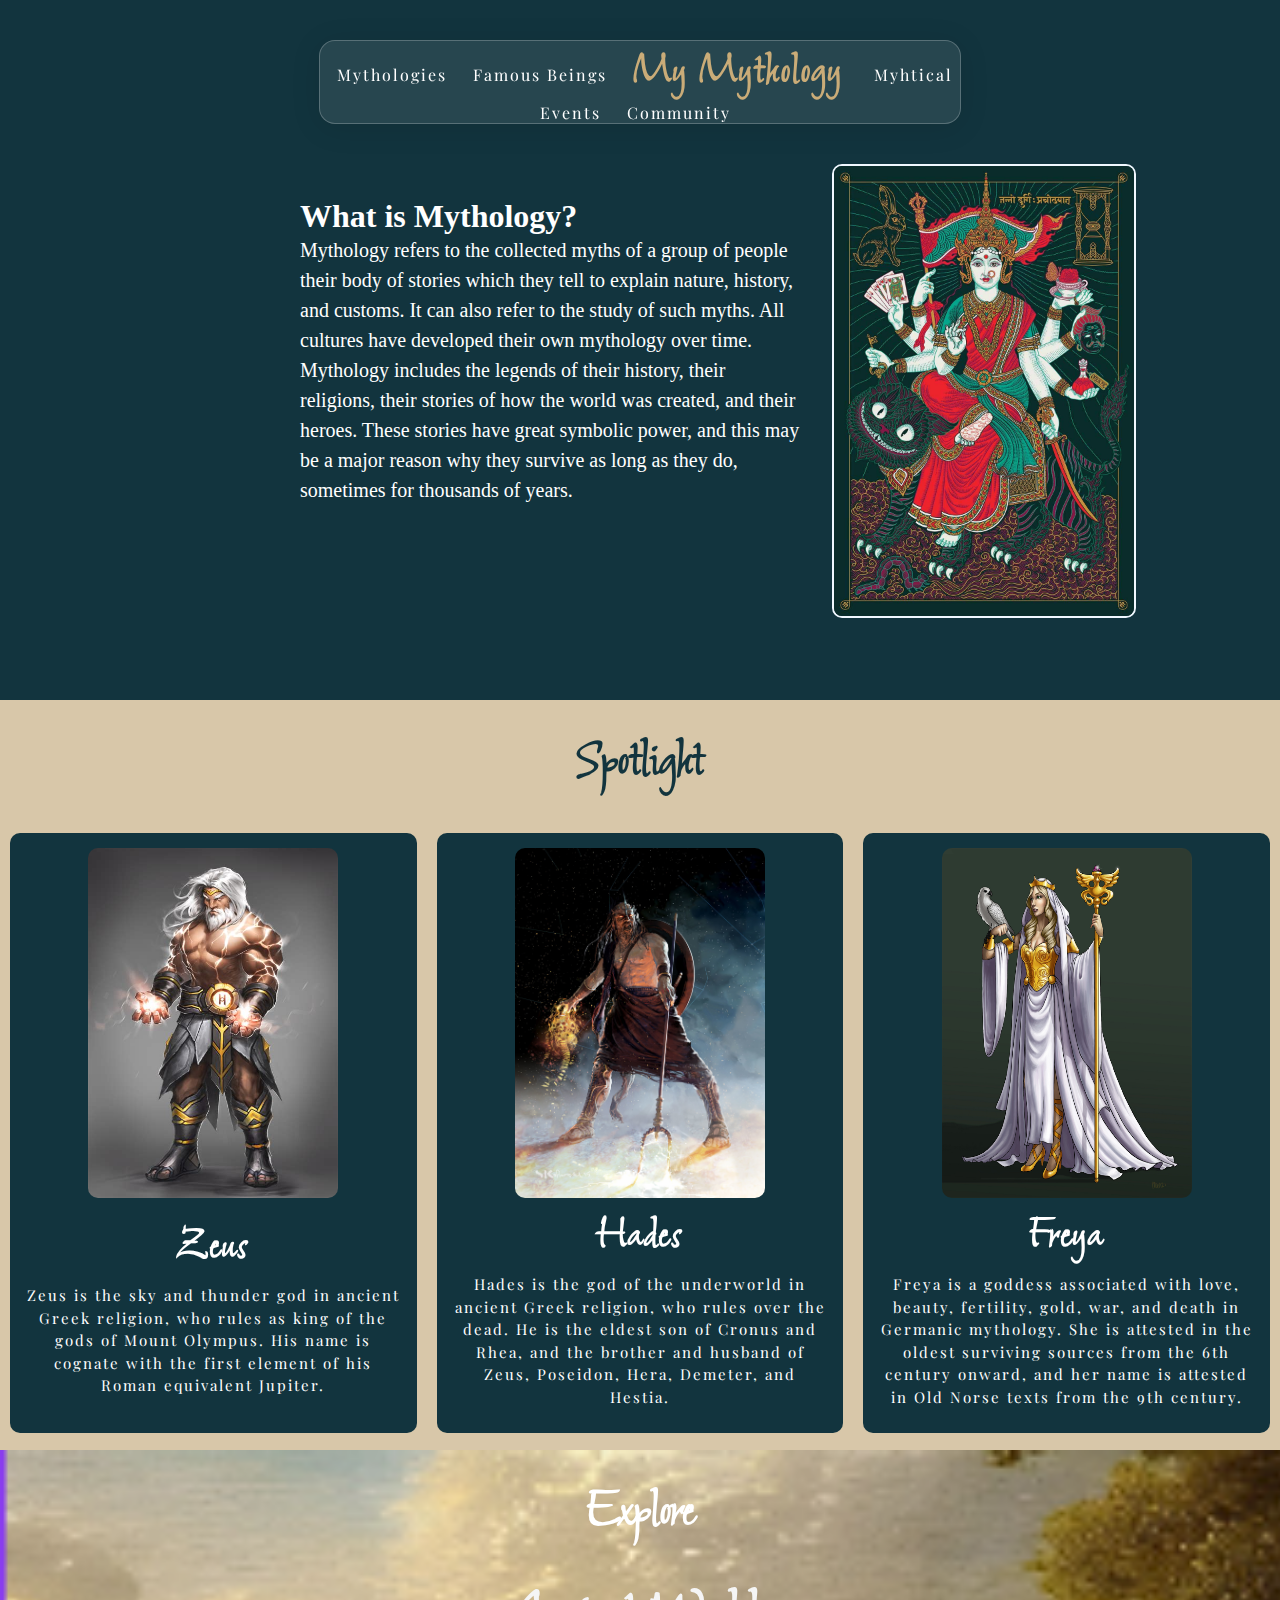
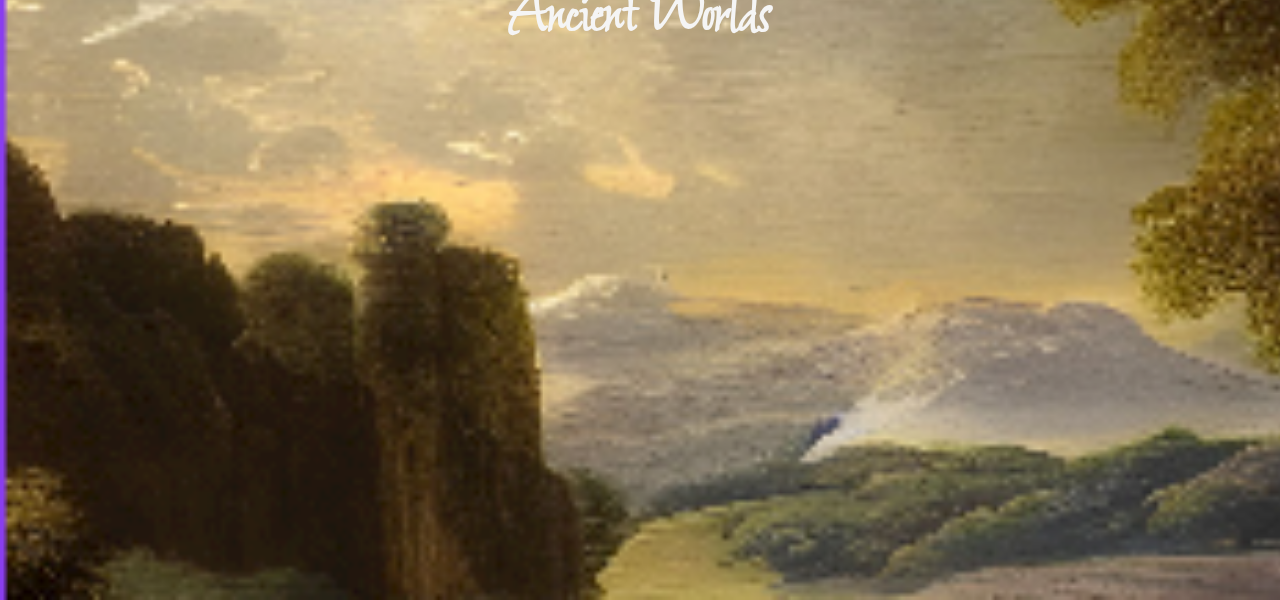
==== index.html @ 99c4c305 "Mid Section Completed" ====
<html>
    <head>
        <title>
            My Mythology
        </title>
        <link rel="preconnect" href="https://fonts.googleapis.com">
        <link rel="preconnect" href="https://fonts.gstatic.com" crossorigin>
        <link href="https://fonts.googleapis.com/css2?family=Playfair+Display&family=Shalimar&display=swap" rel="stylesheet">
        <link href="https://fonts.googleapis.com/css2?family=Shalimar&display=swap" rel="stylesheet">
        <link rel="stylesheet" href="style.css">
    </head>
    <body>
        
        <section id="top_section">
            <div class="container" id="container1">
            <ul id="nav_bar">
                <li>
                    Mythologies
                </li>
                <li>
                    Famous Beings
                </li>
                <li>
                    <h1 id="main_heading">
                        My Mythology
                    </h1>
                </li>
                <li>
                    Myhtical Events
                </li>
                <li>
                    Community
                </li>
            </ul>
            
        </div>
        <img id="top_section_img" src="image/top_section_img.png" alt="Image of A a hindu goddess">
        <div class="top_section_question">
        <h1>What is Mythology?</h1>
        <p id="top_question_answer">
            Mythology refers to the collected myths of a group of people their body of stories which they tell to explain nature, history, and customs.
             It can also refer to the study of such myths.
             All cultures have developed their own mythology over time. Mythology includes the legends of their history, their religions, their stories of how the world was created, and their heroes. 
             These stories have great symbolic power, and this may be a major reason why they survive as long as they do, sometimes for thousands of years.
        </p>
        </div>
    </section>
    <section class="mid_section">
        <h1 id="mid_section_title">
            Spotlight
        </h1>

        <div id="spotlight_container">
            <div class="spotlight_card">
                <img src="image/zeus.png" alt="Zeus">
                <div class="intro">
                <h1>Zeus</h1>
                <p>
                    Zeus is the sky and thunder god in ancient Greek religion, who rules as king of the gods of Mount Olympus. His name is cognate with the first element of his Roman equivalent Jupiter.</p>
                    </div>
            </div>
            <div class="spotlight_card">
                <img src="image/hades.png" alt="hades">
                <div class="intro">
                <h1>Hades</h1>
                <p>
                    Hades is the god of the underworld in ancient Greek religion, who rules over the dead. He is the eldest son of Cronus and Rhea, and the brother and husband of Zeus, Poseidon, Hera, Demeter, and Hestia.</p>
                    </div>
            </div>
            <div class="spotlight_card">
                <img src="image/freya.png" alt="Freya">
                <div class="intro">
                <h1>Freya</h1>
                <p>
                    Freya is a goddess associated with love, beauty, fertility, gold, war, and death in Germanic mythology. She is attested in the oldest surviving sources from the 6th century onward, and her name is attested in Old Norse texts from the 9th century.</p>
                    </div>
            </div>
        </div>
    </section>
    <section id="mid2_section">
        <h2 id = "mid2_section_explore">
            Explore
        </h2>
        <h1 id = "mid2_section_ancient">Ancient Worlds</h1>
    </section>
    </body> 
</html>
---- style.css ----
*{
    margin: 0px;
    padding: 0px;
}
#main_heading{
    text-align: center;
    margin-top:30px;
    font-family: 'Shalimar', cursive;
    font-size: 50px;
    color: #caac78;
    display: inline;
}

#nav_bar{
    list-style-type: none;
    text-align: center;
    display: inline;
    display: inline-block;

    
}

#nav_bar li{
    display: inline;
    margin: 10px;
    color: white;
    font-family: 'Playfair Display', serif;
    letter-spacing: 2px;

}

#container1{
    width: 50%;
    border-radius: 15px;
    background-color: aqua;
    margin: 40 auto;
    text-align: center;
    background: rgba(255, 255, 255, 0.09);
    border-radius: 16px;
    box-shadow: 0 4px 30px rgba(0, 0, 0, 0.1);
    backdrop-filter: blur(3.5px);
    -webkit-backdrop-filter: blur(3.5px);
    border: 1px solid rgba(255, 255, 255, 0.23);
    position: sticky;
    top:0;
    z-index: 1;
}

#top_section{
height: 700px;
width : 100%;
background-color: #12343e;
position: absolute;
top: 0;
left:0;
}

#top_section_img{
    height: 450px;
    width : 300px;
    position: relative;
    left: 65%;
    border-radius:10px;
    border-color: aliceblue;
    border-style: solid;
    border-width: 2px;
}

.top_section_question{
   color: white;
   position: relative;
   left: 150px;
   bottom: 60%;
   margin-left: 150px;
   height:500px;
   width: 500px;
}
#top_question_answer{
 color: white;
 line-height: 1.5;
 font-size :20px;
}

.mid_section{
    align-items: center;
    text-align: center;
    position: absolute;
    top: 700px;
    height: 750px;
    width: 100%;
    background-color: #d8c7a9
}
#mid_section_title{
    color: #12343e;
    font-size: 60px;
    font-family: 'Shalimar', cursive;
    margin-top: 25px;
    margin-bottom: 25px;
}
#spotlight_container img{
    height: 350px;
    width: 250px;
    border-radius: 10px;
}
#spotlight_container{
    display:flex;
    justify-content: center;
}
.spotlight_card{
    width: 500px;
    margin: 10px;
    padding: 15px;
    background-color: #12343e;
    background-clip: border-box;
    display:flex;
    flex-wrap: wrap;
    justify-content: center;
    border-radius: 10px;
    padding-bottom: 25px;
    
}
.spotlight_card p{
    color: white;
    font-size: 15px;
    font-family: 'Playfair Display', serif;
    letter-spacing: 2px;
    line-height: 1.5;
}
.spotlight_card h1{
    color: white;
    font-size: 50px;
    font-family: 'Shalimar', cursive;
    letter-spacing: 2px;
    line-height: 1.5;
}
.spotlight_card:hover {
    background-color: #caac78;
    transition: 1s;
    cursor: pointer;
    box-shadow: 6px 3px 5px 6px rgba(0,0,0,0.19);

}
#mid2_section{
    position:absolute;
    top: 1450px;
    height: 750px;
    width: 100%;
    background-image : url(image/background_mid_section.png);
    background-size: cover;
    text-align: center;
   

}
#mid2_section_explore{
    color: white;
    font-size: 60px;
    font-family: 'Shalimar', cursive;
    margin-top: 25px;
    margin-bottom: 25px;
    z-index: 1;
    
}
#mid2_section_ancient{
    color: whitesmoke;
    font-size: 70px;
    font-family: 'Shalimar', cursive;
    margin-top: 25px;
    margin-bottom: 25px;
    z-index: 1;
}
#mid2_section_ancient:hover{
    color: #12343e;
    transition: 0.5s;
    cursor: pointer;
}
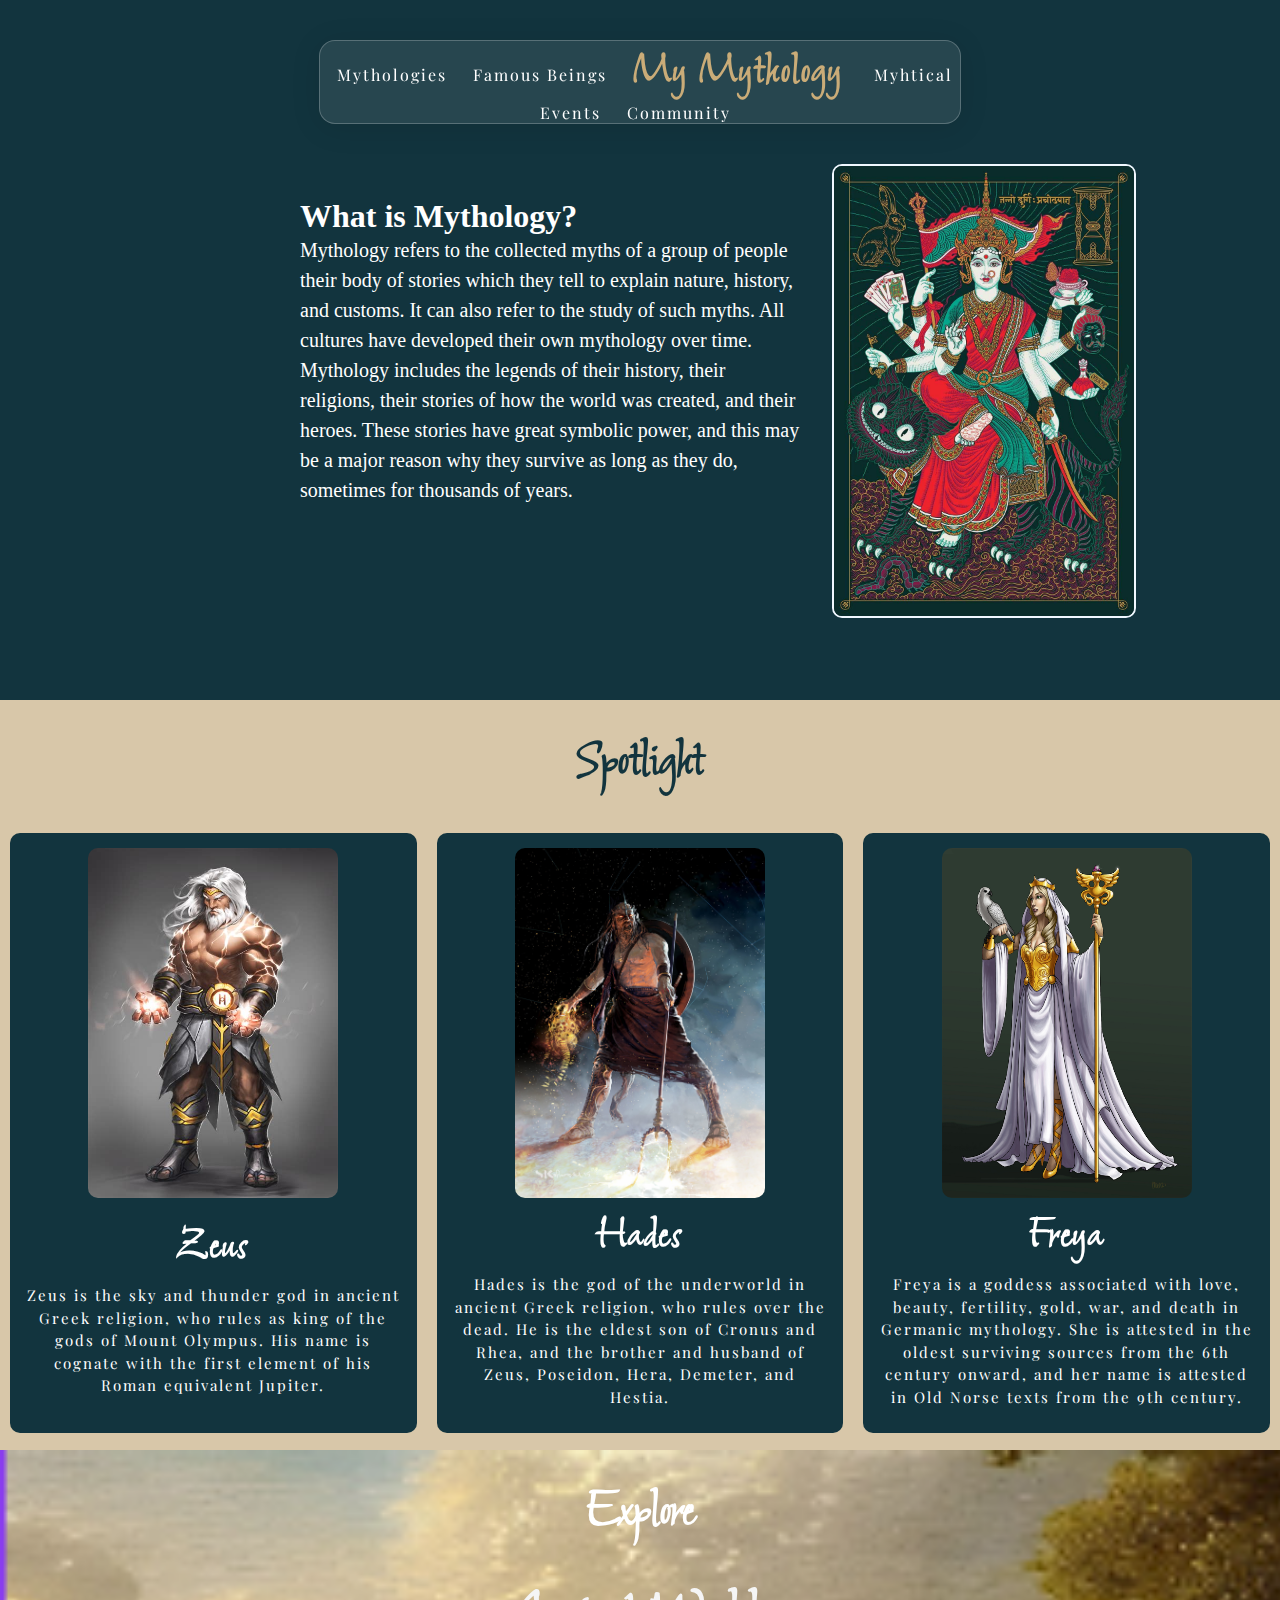
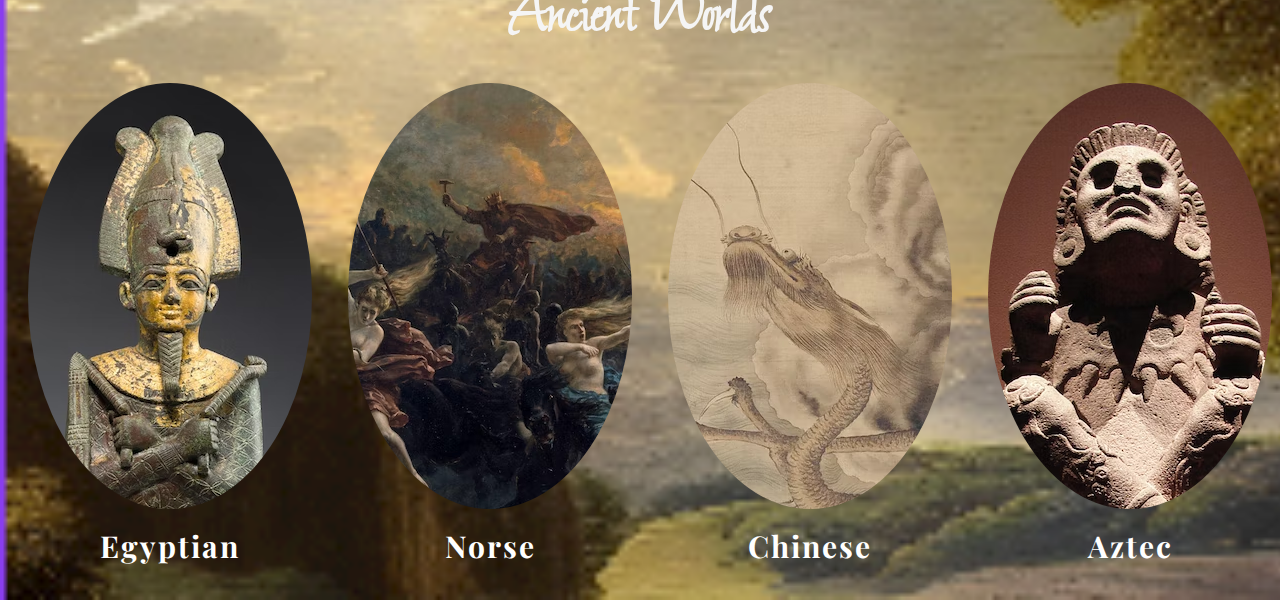
==== commit 7d02a57b: "Mid 2 Section Completed" ====
--- a/index.html
+++ b/index.html
@@ -82,6 +82,36 @@
             Explore
         </h2>
         <h1 id = "mid2_section_ancient">Ancient Worlds</h1>
+        <div id ="explore_container">
+        <div class="explore_card">
+            <img src="image/egypt.avif" alt="Egyptian">
+            <div class = "info">
+                <h1>Egyptian</h1>
+            </div>
+            
+        </div>
+        <div class="explore_card">
+            <img src="image/norse.avif" alt="Norse">
+            <div class = "info">
+                <h1>Norse</h1>
+            </div>
+            
+        </div>
+        <div class="explore_card">
+            <img src="image/chinese.avif" alt="Chinese">
+            <div class = "info">
+                <h1>Chinese</h1>
+            </div>
+            
+        </div>
+        <div class="explore_card">
+            <img src="image/aztec.avif" alt="Aztec">
+            <div class = "info">
+                <h1>Aztec</h1>
+            </div>
+            
+        </div>
+        </div>
     </section>
     </body> 
 </html>--- a/style.css
+++ b/style.css
@@ -173,3 +173,37 @@
     transition: 0.5s;
     cursor: pointer;
 }
+
+#explore_container{
+    display:flex;
+    justify-content: center;
+    z-index: 1;
+}
+.explore_card{
+    width:300px;
+    margin-left: 20px;
+}
+.info{
+    color: white;
+    font-size: 15px;
+    font-family: 'Playfair Display', serif;
+    letter-spacing: 2px;
+    line-height: 1.5;
+    z-index: 1;
+    margin-top:15px;
+}
+
+.explore_card img{
+    border-radius: 50%;
+    
+}
+.explore_card img:hover{
+    cursor: pointer;
+    border-color: yellow;
+    border-style: solid;
+    border-width: 3px;
+    transition: 0.5s;
+    padding: 4px;
+    transform: scale(1);
+    
+}
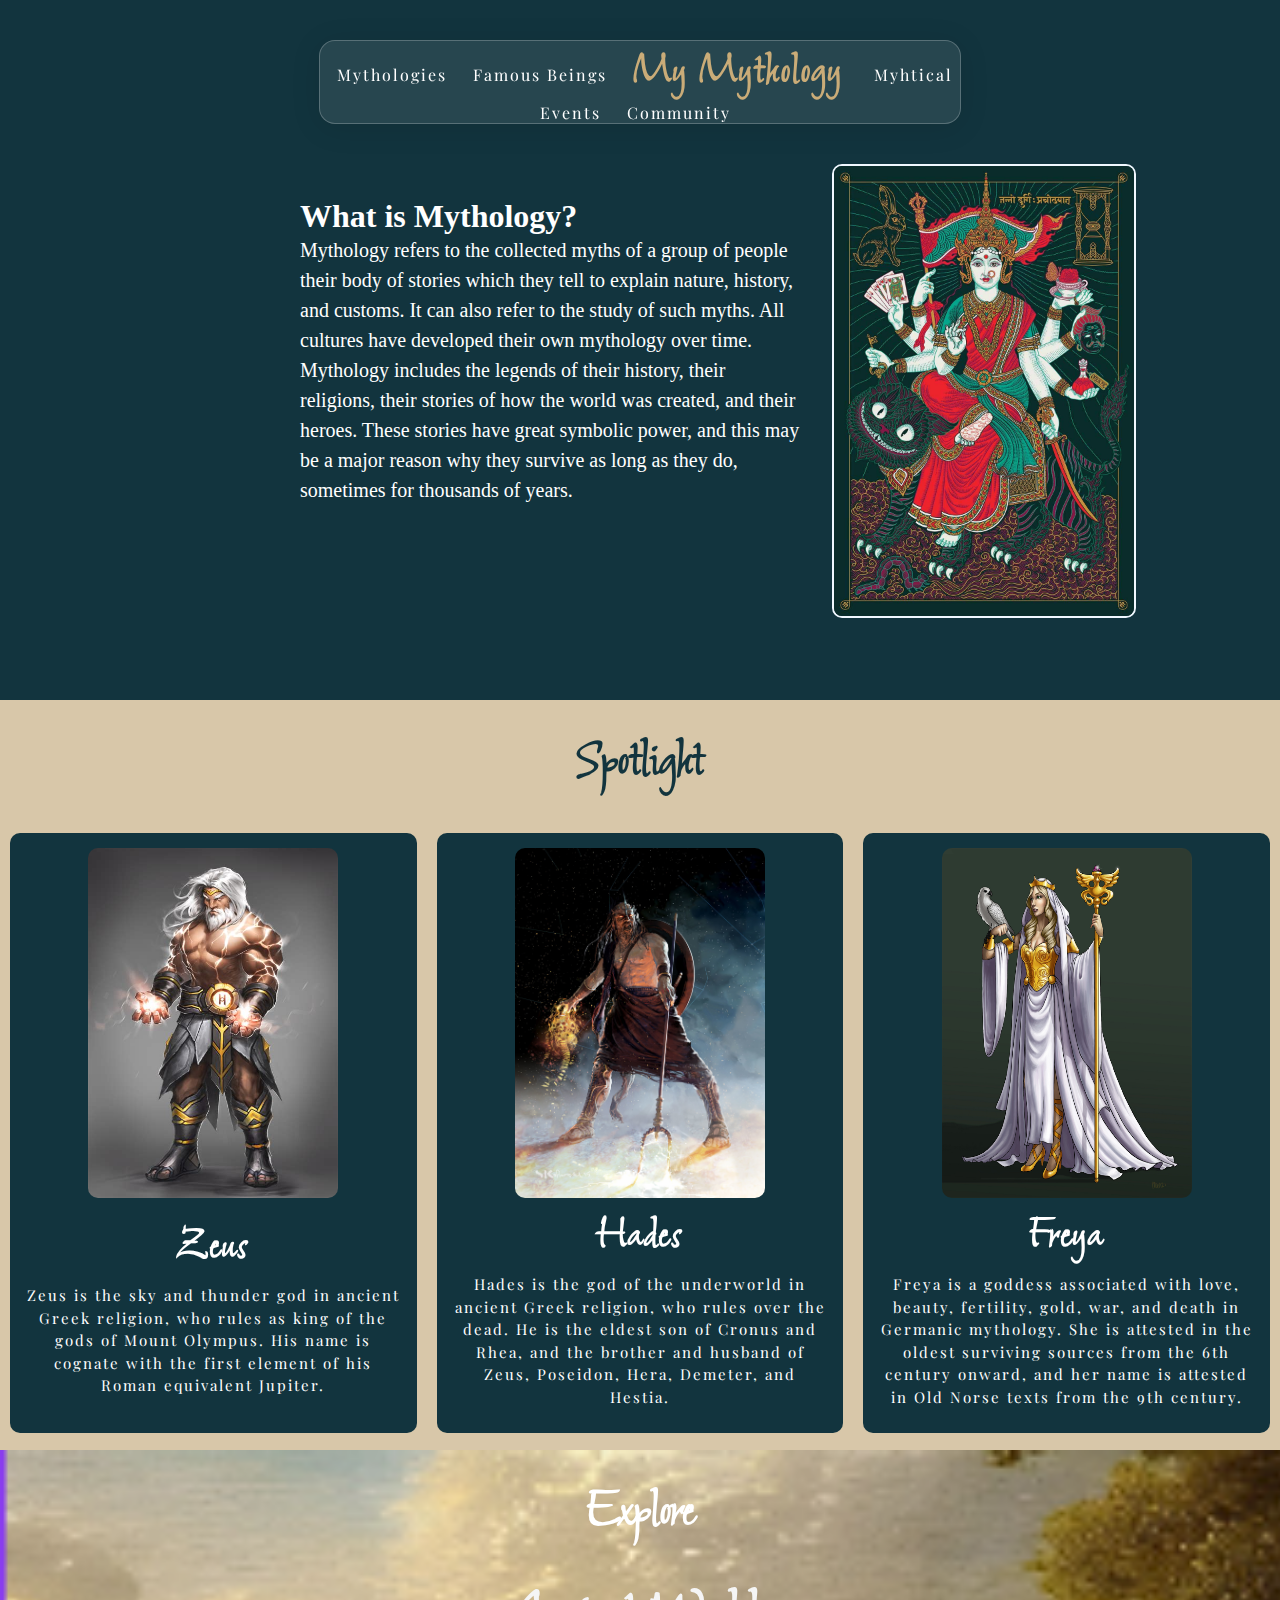
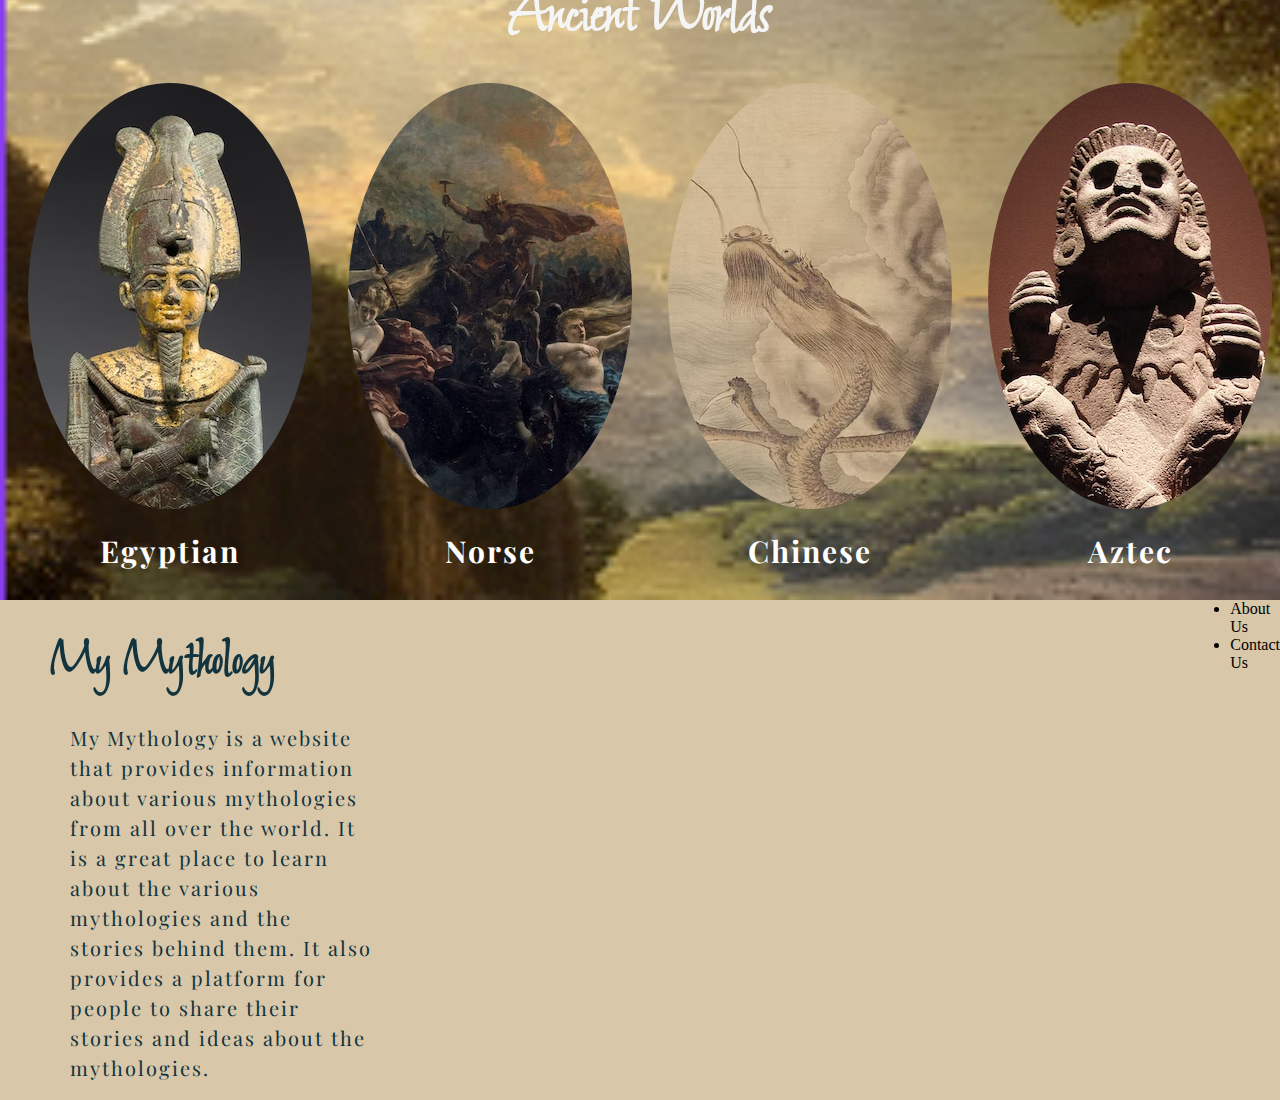
==== commit 3b7dcb90: "Added Last Section" ====
--- a/index.html
+++ b/index.html
@@ -113,5 +113,24 @@
         </div>
         </div>
     </section>
+
+    <section id ="last_section">
+        <div id = "about_us">
+            <h1>My Mythology</h1>
+            <p>
+                My Mythology is a website that provides information about various mythologies from all over the world. It is a great place to learn about the various mythologies and the stories behind them. 
+                It also provides a platform for people to share their stories and ideas about the mythologies.
+            </p>
+        </div>
+        <div id ="Quick_links"> </div>
+            <ul>
+                <li>
+                    About Us
+                </li>
+                <li>
+                    Contact Us </li>
+            </ul>
+
+    </section>
     </body> 
 </html>--- a/style.css
+++ b/style.css
@@ -190,7 +190,7 @@
     letter-spacing: 2px;
     line-height: 1.5;
     z-index: 1;
-    margin-top:15px;
+    margin-top:20px;
 }
 
 .explore_card img{
@@ -202,8 +202,54 @@
     border-color: yellow;
     border-style: solid;
     border-width: 3px;
-    transition: 0.5s;
+    transition: 0.1s;
     padding: 4px;
-    transform: scale(1);
-    
-}
+    transform: scale(1.1);
+    
+}
+#last_section{
+    background-color:whitesmoke;
+    height: 500px;
+    width: 100%;
+    position: absolute;
+    top: 2200px;
+    
+}
+
+#last_section{
+    background-color: #d8c7a9;
+    display: flex;
+}
+#about_us{
+    height: 400px;
+    width : 600px;
+    border-radius:10px;
+    float : right;
+    
+}
+
+#about_us h1{
+    color: #12343e;
+    font-size: 60px;
+    font-family: 'Shalimar', cursive;
+    margin-top: 25px;
+    margin-bottom: 25px;
+    margin-left : 50px;
+
+}
+#about_us p {
+    color: #12343e;
+    font-size: 20px;
+    font-family: 'Playfair Display', serif;
+    letter-spacing: 2px;
+    line-height: 1.5;
+    margin-top: 20px;
+    margin-left: 70px;
+    margin-right: 20px;
+
+}
+
+#Quick_links{
+    width: 100%;
+
+}
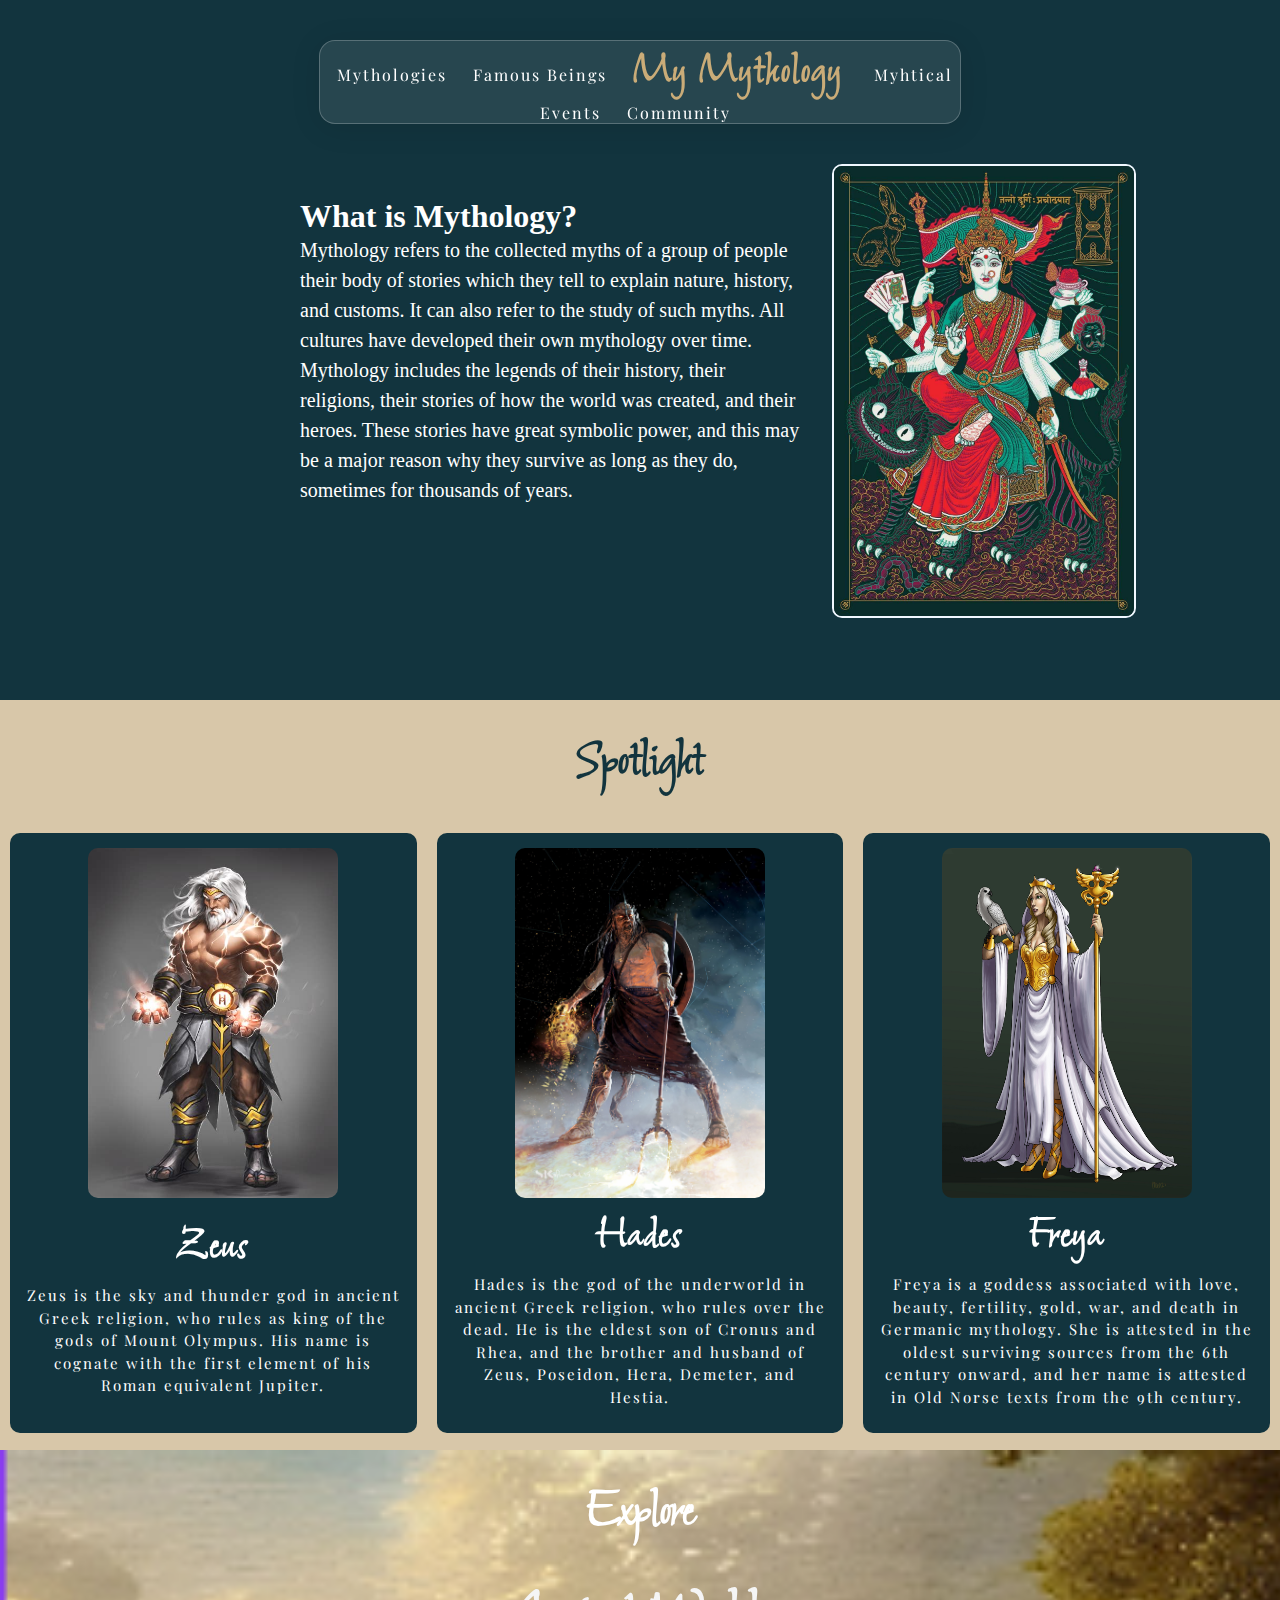
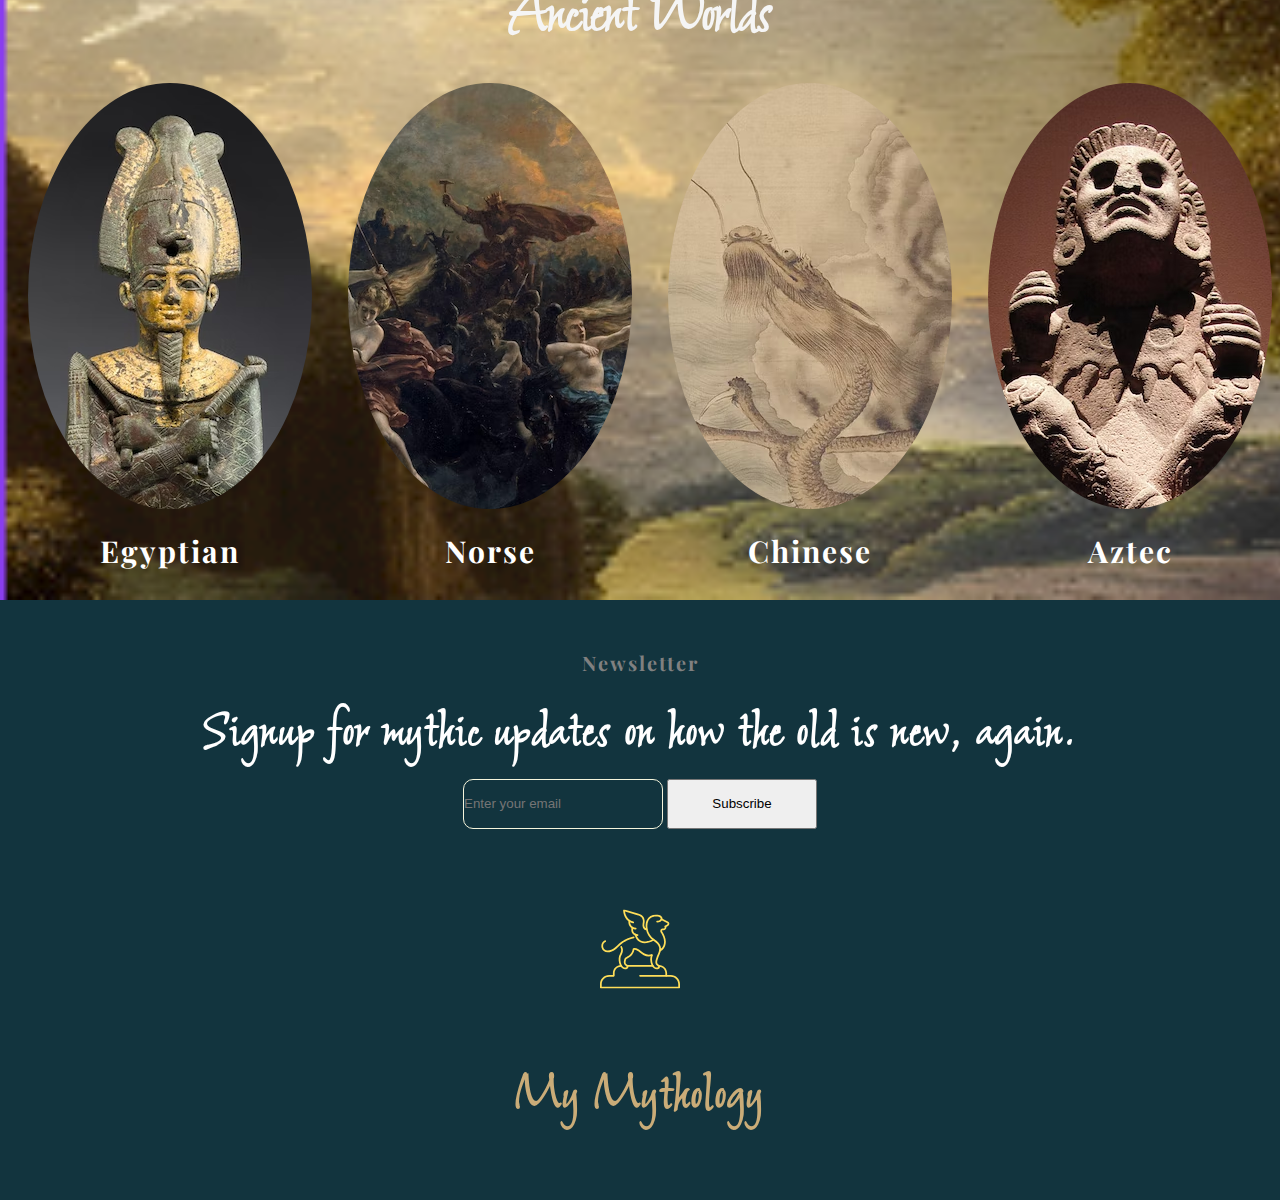
==== commit 5270417c: "HomePage done" ====
--- a/index.html
+++ b/index.html
@@ -113,24 +113,20 @@
         </div>
         </div>
     </section>
+    <section id = "last_Section">
+        <div id ="newsletter"> 
+            <h5>Newsletter</h5>
+            <h2>
+                Signup for mythic updates on how the old is new, again.
+            </h2>
+            <form action="">
+                <input  id = "email" type="email" placeholder="Enter your email">
+                <button type="submit">Subscribe</button>
+            </form>
+           <a href="#top_section"> <img  src="image/logo.svg" alt="logo"></a>
+            <h1>My Mythology</h1>
+        </div>
+    </section>
 
-    <section id ="last_section">
-        <div id = "about_us">
-            <h1>My Mythology</h1>
-            <p>
-                My Mythology is a website that provides information about various mythologies from all over the world. It is a great place to learn about the various mythologies and the stories behind them. 
-                It also provides a platform for people to share their stories and ideas about the mythologies.
-            </p>
-        </div>
-        <div id ="Quick_links"> </div>
-            <ul>
-                <li>
-                    About Us
-                </li>
-                <li>
-                    Contact Us </li>
-            </ul>
-
-    </section>
     </body> 
 </html>--- a/style.css
+++ b/style.css
@@ -205,51 +205,81 @@
     transition: 0.1s;
     padding: 4px;
     transform: scale(1.1);
-    
-}
-#last_section{
-    background-color:whitesmoke;
-    height: 500px;
-    width: 100%;
+}
+#last_Section{
     position: absolute;
     top: 2200px;
-    
-}
-
-#last_section{
-    background-color: #d8c7a9;
+    height: 600px;
+    width: 100%;
+    background-color: #12343e;
+    text-align: center;
     display: flex;
-}
-#about_us{
-    height: 400px;
-    width : 600px;
-    border-radius:10px;
-    float : right;
-    
-}
-
-#about_us h1{
+    flex-direction: column;
+    justify-content: space-around;
+}
+#last_Section h5{
+    color:grey;
+    font-size: 20px;
+    font-family: 'Playfair Display', serif;
+    letter-spacing: 2px;
+    margin-bottom:20px ;
+}
+#last_Section h2{
+    color: white;
+    font-size: 60px;
+    font-family: 'Shalimar', cursive;
+    letter-spacing: 2px;
+}
+
+#last_Section h2:hover{
+    color: #caac78;
+    transition: 0.5s;
+}
+#last_Section h5:hover{
+    color: #caac78;
+    transition: 0.5s;
+}
+#last_Section img{
+    height: 200px;
+    width: 200px;
+    margin: 10px;
+}
+#last_Section button{
+    height: 50px;
+    width: 150px;
+}
+#last_Section form{
+    height: 50px;
+    padding: 10px;
+}
+#email{
+    height: 50px;
+    width: 200px;
+    background-color:transparent;
+    border-color: beige;
+    border-style: solid;
+    border-width: 1px;
+    border-radius: 10px;
+}
+#email:hover{
+    border-color: #caac78;
+    transition: 0.5s;
+}
+#last_Section button:hover{
+    background-color: #caac78;
+    transition: 0.5s;
+    cursor: pointer;
     color: #12343e;
-    font-size: 60px;
-    font-family: 'Shalimar', cursive;
-    margin-top: 25px;
-    margin-bottom: 25px;
-    margin-left : 50px;
-
-}
-#about_us p {
-    color: #12343e;
-    font-size: 20px;
-    font-family: 'Playfair Display', serif;
-    letter-spacing: 2px;
-    line-height: 1.5;
-    margin-top: 20px;
-    margin-left: 70px;
-    margin-right: 20px;
-
-}
-
-#Quick_links{
-    width: 100%;
-
-}
+}
+#last_Section img:hover{
+    transform: scale(1.1);
+    transition: 0.5s;
+    cursor: pointer;
+}
+#last_Section h1{
+    color: #caac78;
+    font-size: 60px;
+    font-family: 'Shalimar', cursive;
+    letter-spacing: 2px;
+    margin-bottom: 20px;
+}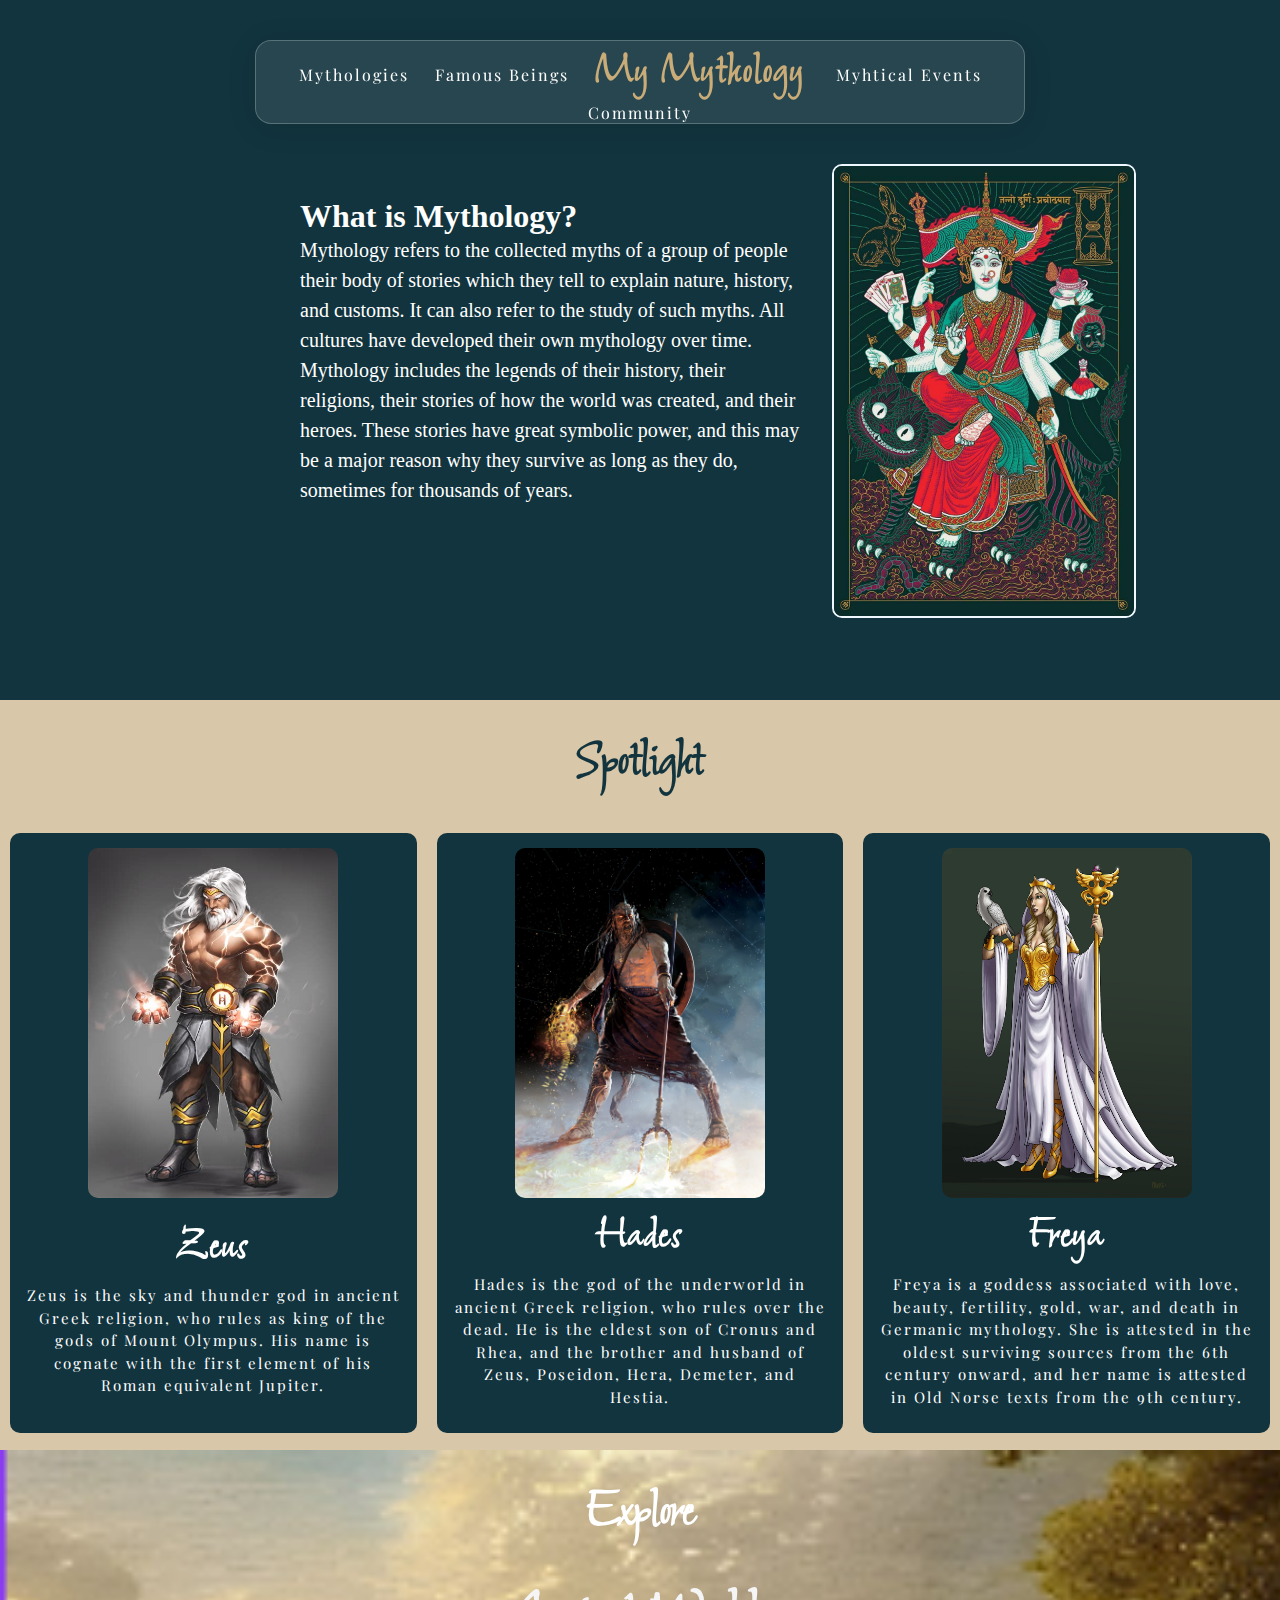
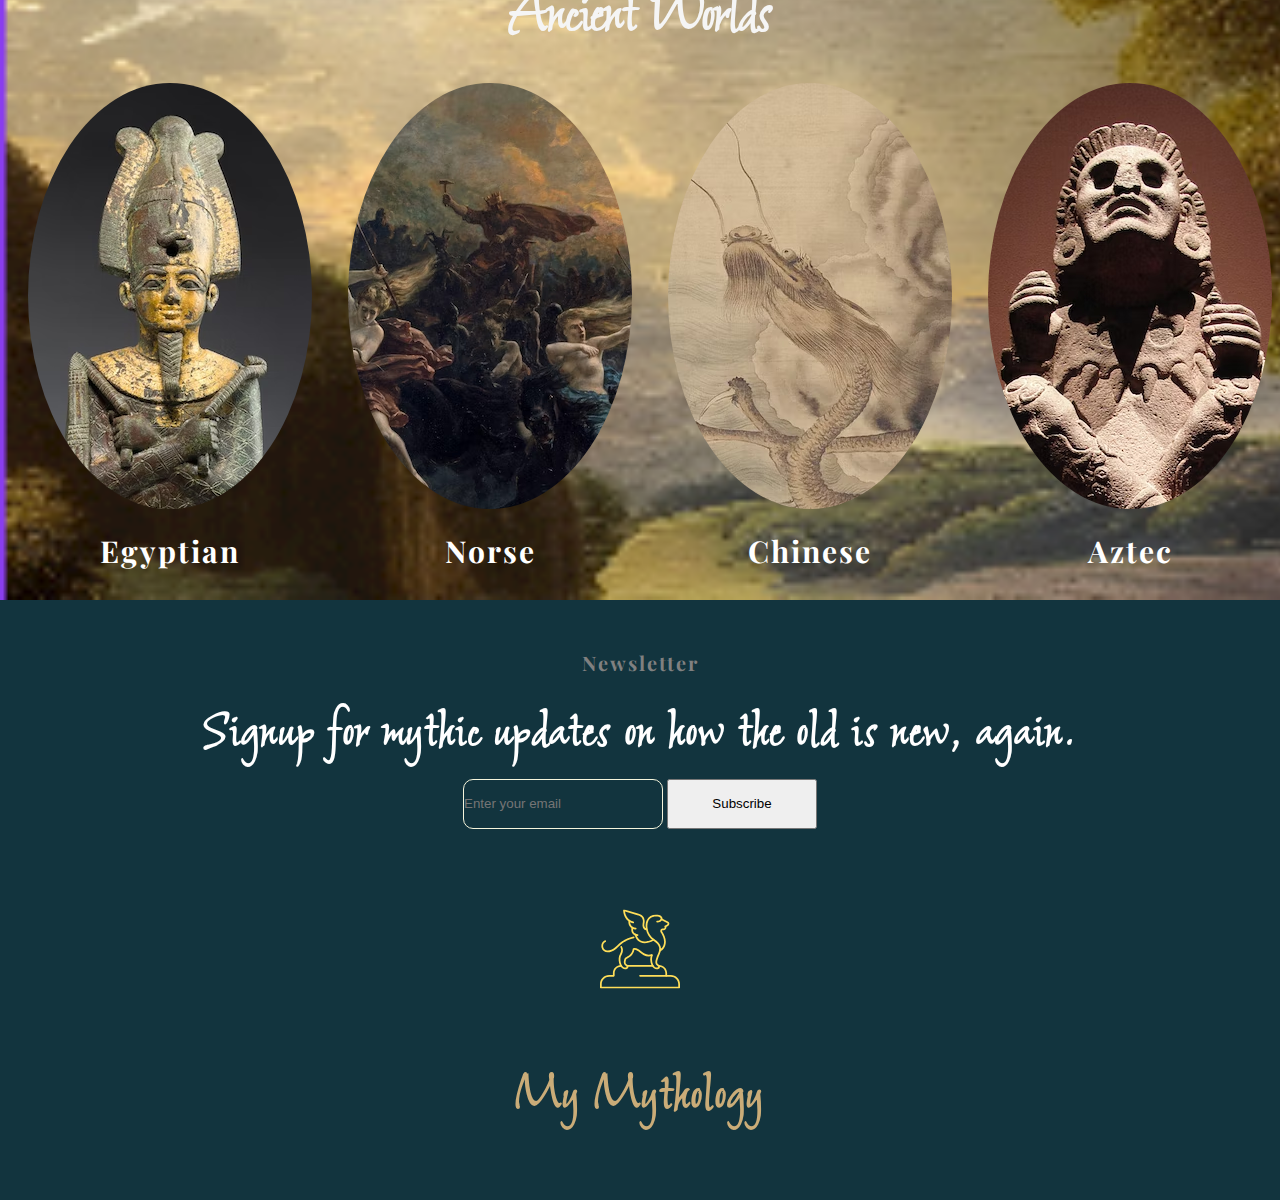
==== commit d1679a2f: "done with famous beings page" ====
--- a/index.html
+++ b/index.html
@@ -14,16 +14,17 @@
         <section id="top_section">
             <div class="container" id="container1">
             <ul id="nav_bar">
-                <li>
+                <li><a href="pages/mythologies.html">
                     Mythologies
-                </li>
-                <li>
+                </a></li> 
+                <li><a href="pages/famous_beings.html">
                     Famous Beings
-                </li>
-                <li>
+                </a></li> 
+                <li><a href="../index.html">
                     <h1 id="main_heading">
-                        My Mythology
-                    </h1>
+                        My Mythology 
+                        </h1>
+                        </a>
                 </li>
                 <li>
                     Myhtical Events
--- a/style.css
+++ b/style.css
@@ -1,6 +1,12 @@
+
 *{
     margin: 0px;
     padding: 0px;
+    scroll-behavior: smooth;
+}
+a{
+    text-decoration: none;
+    color:white;
 }
 #main_heading{
     text-align: center;
@@ -30,7 +36,7 @@
 }
 
 #container1{
-    width: 50%;
+    width: 60%;
     border-radius: 15px;
     background-color: aqua;
     margin: 40 auto;
@@ -282,4 +288,71 @@
     font-family: 'Shalimar', cursive;
     letter-spacing: 2px;
     margin-bottom: 20px;
-}+}
+
+#grid_section{
+    display: flex;
+    min-height: 100vh;
+    box-sizing: border-box;
+    display: flex;
+    align-items: center;
+    justify-content: center;
+}
+
+ .grid{
+    flex: 0 0 auto;
+    perspective: 600px;
+    display: grid;
+    grid-template-columns: repeat(4, 200px);
+    grid-template-rows: repeat(2, 200px);
+    grid-gap: 25px;
+    max-width: 500px;
+    position: absolute;
+    top: 300px;
+    left: 300px;
+ }
+
+ .grid div{
+    background: rgba(255, 255, 255, 0.15);
+    border: 2px solid rgba(255, 255, 255, 0.25);
+    padding: 0px;
+    color: transparent;
+    box-shadow: 30px 30px 30px -20px rgba(0, 0, 0, 0.6);
+    border-radius: 2px;
+ }
+ .grid img{
+    display: block;
+    height: 150px;
+    width: 150px;
+    transform: rotate(0deg);
+    
+  }
+  .grid div:nth-child(odd) {
+    animation: 1000ms ease-in-out infinite alternate pulse;
+  }
+  .grid div:nth-child(even) {
+    animation: 1000ms 1000ms ease-in-out infinite alternate pulse;
+  }
+  
+  @keyframes pulse {
+    to {
+      transform: translate3d(0px, 0px, -60px);
+      box-shadow: 15px 15px 20px -20px rgba(0, 0, 0, 0.8);
+      font-size: 50px;
+    }
+  }
+#mythologies_nav_bar , #body_mythology{
+    background-color: #12343e;
+
+}
+
+.heading_row{
+    text-align: center;
+    margin-top: 10px;
+    margin-bottom: 10px;
+    font-size: 35px;
+    letter-spacing: 2px;
+    font-family: 'Shalimar', cursive;
+    color: #caac78;
+    font-weight: bold;
+}
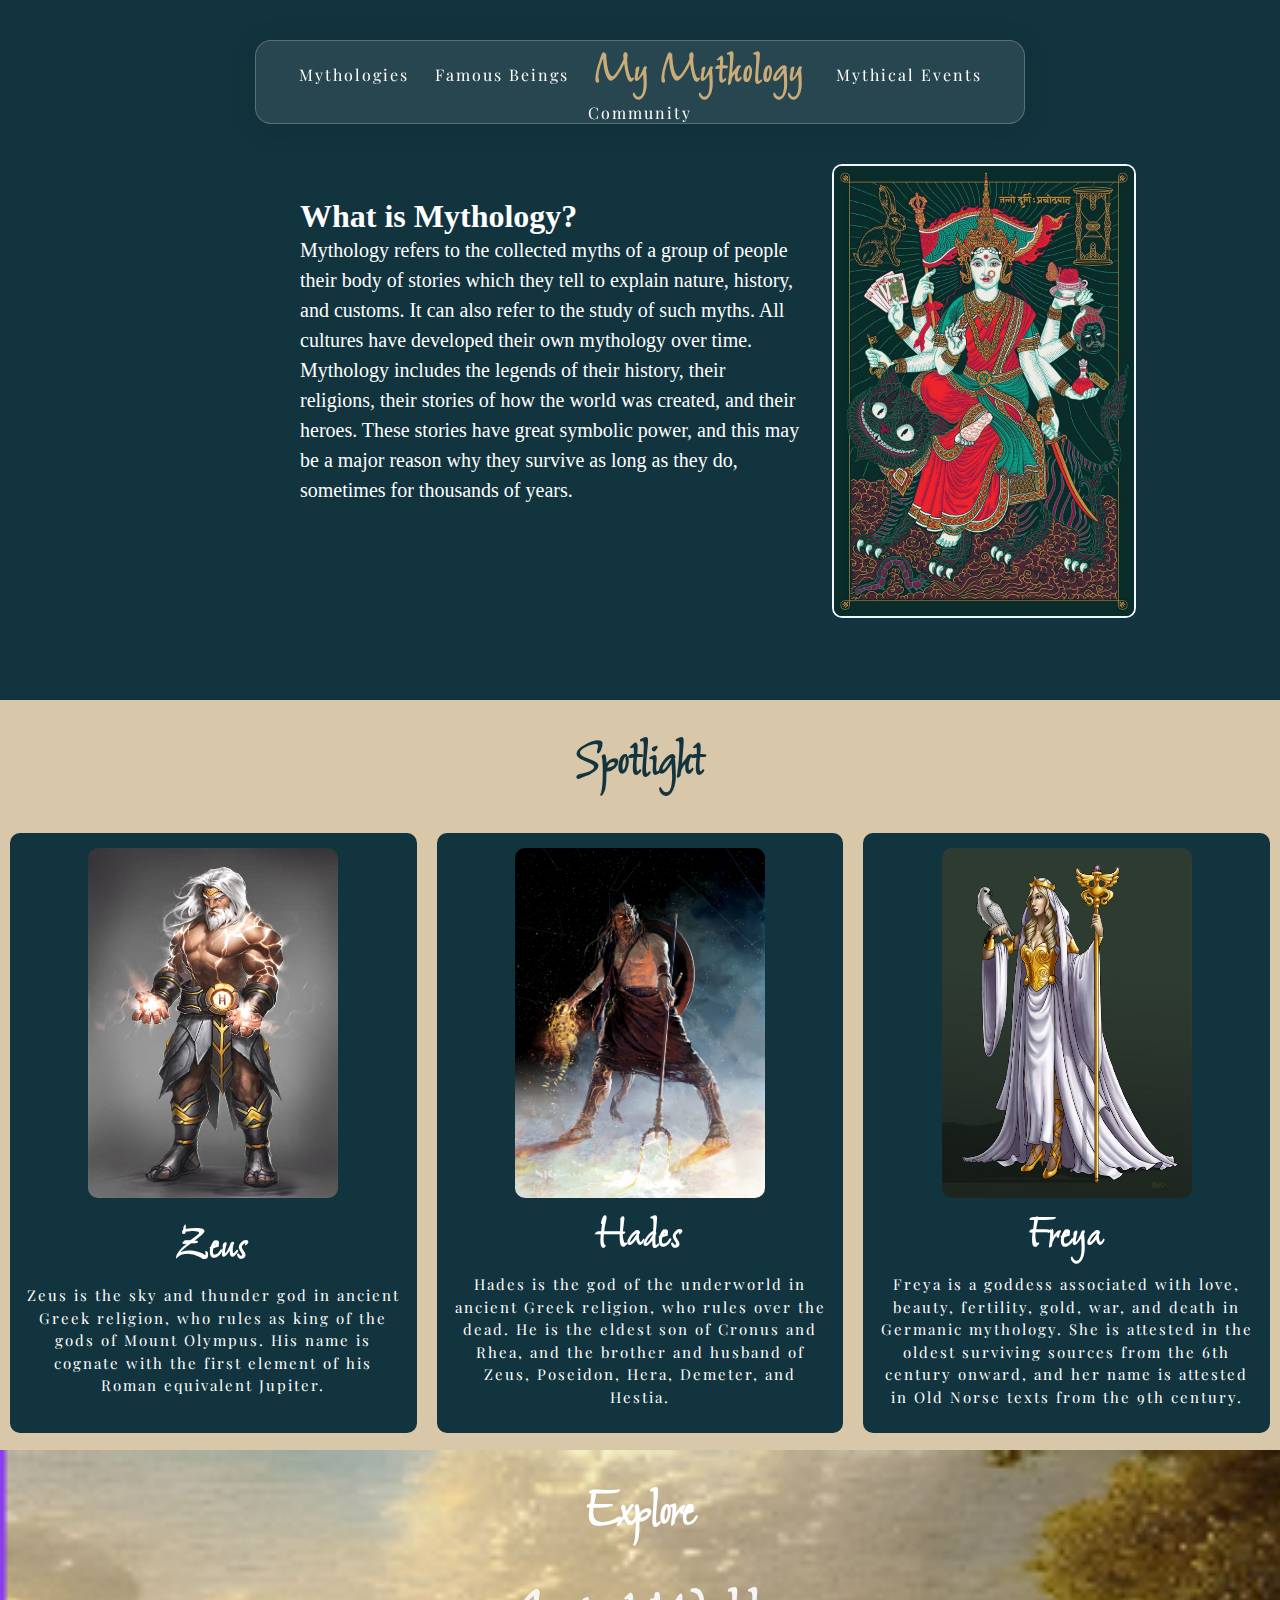
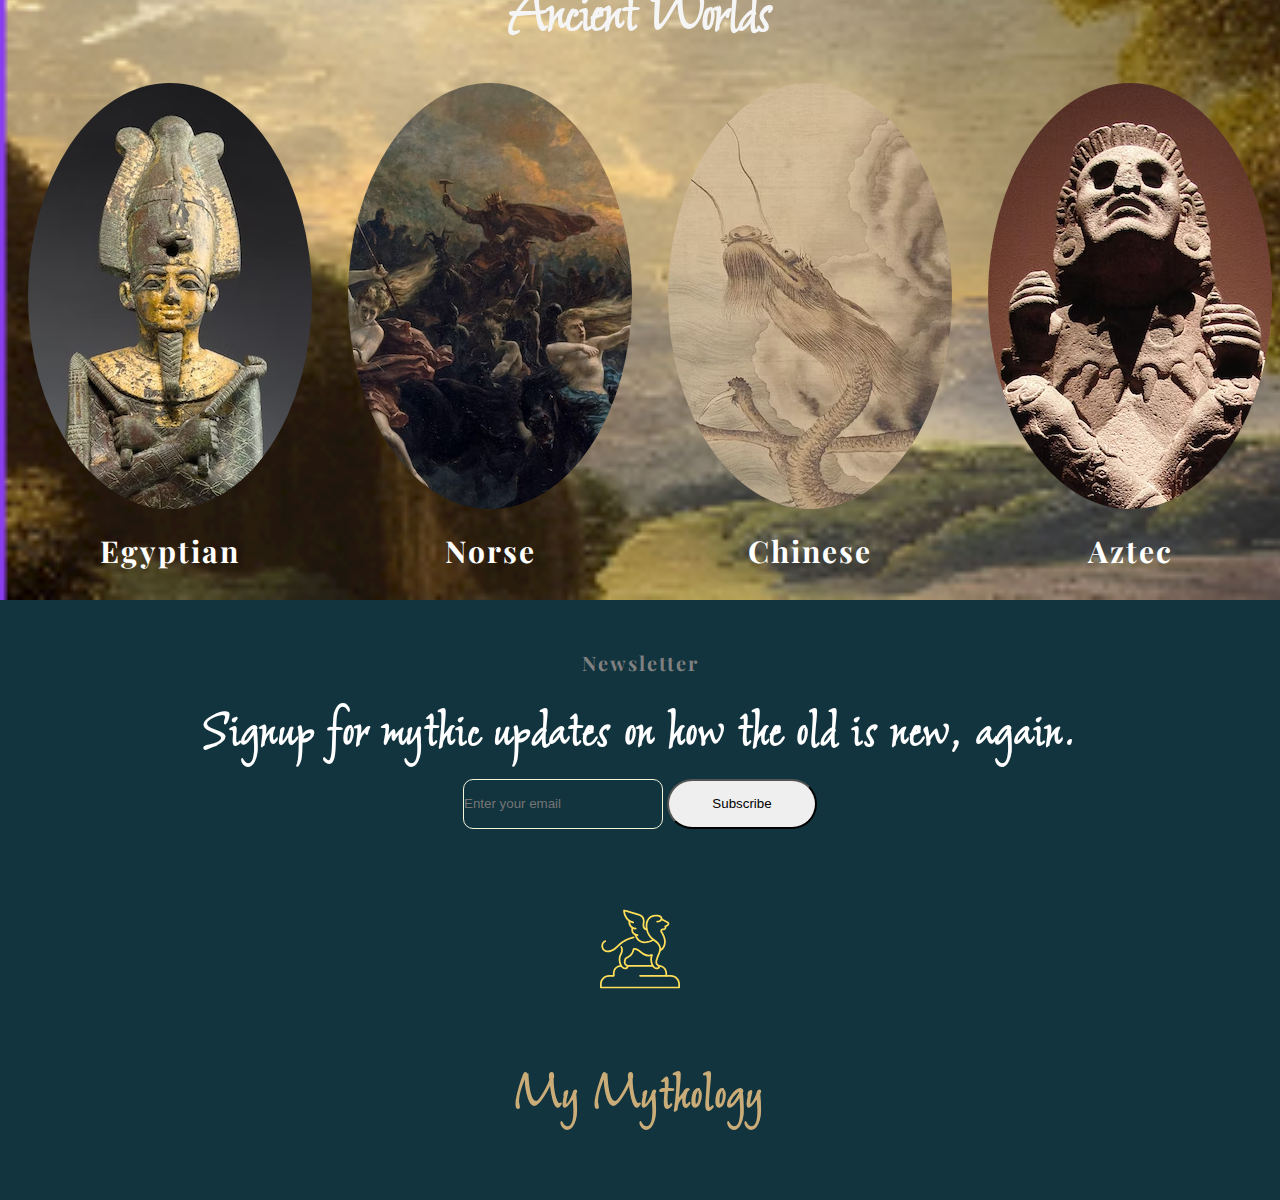
==== commit 6b950e9b: "done final" ====
--- a/index.html
+++ b/index.html
@@ -26,9 +26,9 @@
                         </h1>
                         </a>
                 </li>
-                <li>
-                    Myhtical Events
-                </li>
+                <li><a href="pages/Mythical_Events.html">
+                    Mythical Events
+                </a></li> 
                 <li>
                     Community
                 </li>
--- a/style.css
+++ b/style.css
@@ -267,10 +267,15 @@
     border-width: 1px;
     border-radius: 10px;
 }
+
 #email:hover{
     border-color: #caac78;
     transition: 0.5s;
 }
+#last_Section button{
+    border-radius: 30px;
+}
+
 #last_Section button:hover{
     background-color: #caac78;
     transition: 0.5s;
@@ -297,50 +302,65 @@
     display: flex;
     align-items: center;
     justify-content: center;
-}
-
- .grid{
-    flex: 0 0 auto;
-    perspective: 600px;
+    perspective: 60rem;
+    
+}
+
+.grid{
     display: grid;
-    grid-template-columns: repeat(4, 200px);
-    grid-template-rows: repeat(2, 200px);
-    grid-gap: 25px;
-    max-width: 500px;
-    position: absolute;
-    top: 300px;
-    left: 300px;
+    grid-template-columns: repeat(5, 1fr);
+    grid-template-rows: repeat(2, 2fr) repeat(3, 1fr);
+    grid-gap: 10px;
+    position: relative;
+    bottom:20px;
+    left: 60px;
+    width:1000px;
+    height: 500px;
+    transform: rotateY(-30deg);
+    transform-style: preserve-3d;
+    
+
+
+    
+}
+
+.grid div{
+    border-radius: 10px;
+    padding: 10px;
+    display: flex;
+    align-items: center;
+    justify-content: center;
+    font-size: 50px;
+    color: white;
+    font-family: 'Shalimar', cursive;
+    letter-spacing: 2px;
+    line-height: 1.5;
+    text-align: center;
+    box-shadow: 6px 3px 5px 6px rgba(0,0,0,0.19);
+}
+
+.grid div:hover , text {
+    background-color: #caac78;
+    transition: 0.5s;
+    cursor: pointer;
+    color: #12343e;
+    transform: translatez(40px);
+    box-shadow: 0px 0px 135px 1px rgba(45,255,196,0.54)
+    
+    
+}
+.div1 { 
+    grid-area: 1 / 1 / 2 / 2;
+    
  }
-
- .grid div{
-    background: rgba(255, 255, 255, 0.15);
-    border: 2px solid rgba(255, 255, 255, 0.25);
-    padding: 0px;
-    color: transparent;
-    box-shadow: 30px 30px 30px -20px rgba(0, 0, 0, 0.6);
-    border-radius: 2px;
- }
- .grid img{
-    display: block;
-    height: 150px;
-    width: 150px;
-    transform: rotate(0deg);
-    
-  }
-  .grid div:nth-child(odd) {
-    animation: 1000ms ease-in-out infinite alternate pulse;
-  }
-  .grid div:nth-child(even) {
-    animation: 1000ms 1000ms ease-in-out infinite alternate pulse;
-  }
-  
-  @keyframes pulse {
-    to {
-      transform: translate3d(0px, 0px, -60px);
-      box-shadow: 15px 15px 20px -20px rgba(0, 0, 0, 0.8);
-      font-size: 50px;
-    }
-  }
+.div2 { grid-area: 2 / 1 / 3 / 2; }
+.div3 { grid-area: 1 / 2 / 2 / 3; }
+.div4 { grid-area: 1 / 3 / 2 / 4; }
+.div5 { grid-area: 2 / 2 / 3 / 4; }
+.div6 { grid-area: 1 / 4 / 2 / 5; }
+.div7 { grid-area: 2 / 4 / 3 / 5; }
+
+
 #mythologies_nav_bar , #body_mythology{
     background-color: #12343e;
 
@@ -356,3 +376,60 @@
     color: #caac78;
     font-weight: bold;
 }
+#side_heading{
+    font-size: 60px;
+    letter-spacing: 2px;
+    font-family: 'Shalimar', cursive;
+    color: #12343e;
+    font-weight: bold;
+    margin-top: 10px;
+    margin-bottom: 10px;
+    
+}
+
+#fun_fact_card{
+    height: 200px;
+    width: 200px;
+    border-radius: 10px;;
+    text-align: center;
+    position: absolute;
+    top: 300px;
+    left: 50px;
+    background-color: wheat;
+    box-shadow: 6px 3px 5px 6px rgba(0,0,0,0.19); 
+    animation: 1000ms ease-in-out infinite alternate slide;
+    
+}
+
+
+@keyframes slide {
+    to{
+    transform: translate3d(0, 100px, 0);
+    box-shadow: 15px 15px 20px -20px rgba(0, 0, 0, 0.8);
+
+}
+
+}
+
+
+#paragraph{
+font-family: Playfair Display;
+}
+
+#learn_more_button button{
+    height: 50px;
+    width: 150px;
+    background-color: #caac78;
+    border-radius: 20px;
+    position: absolute;
+    left : 45%;
+    top :600px;
+}
+
+#learn_more_button button:hover{
+    background-color: #12343e;
+    transition: 0.5s;
+    cursor: pointer;
+    color: #caac78;
+}
+
